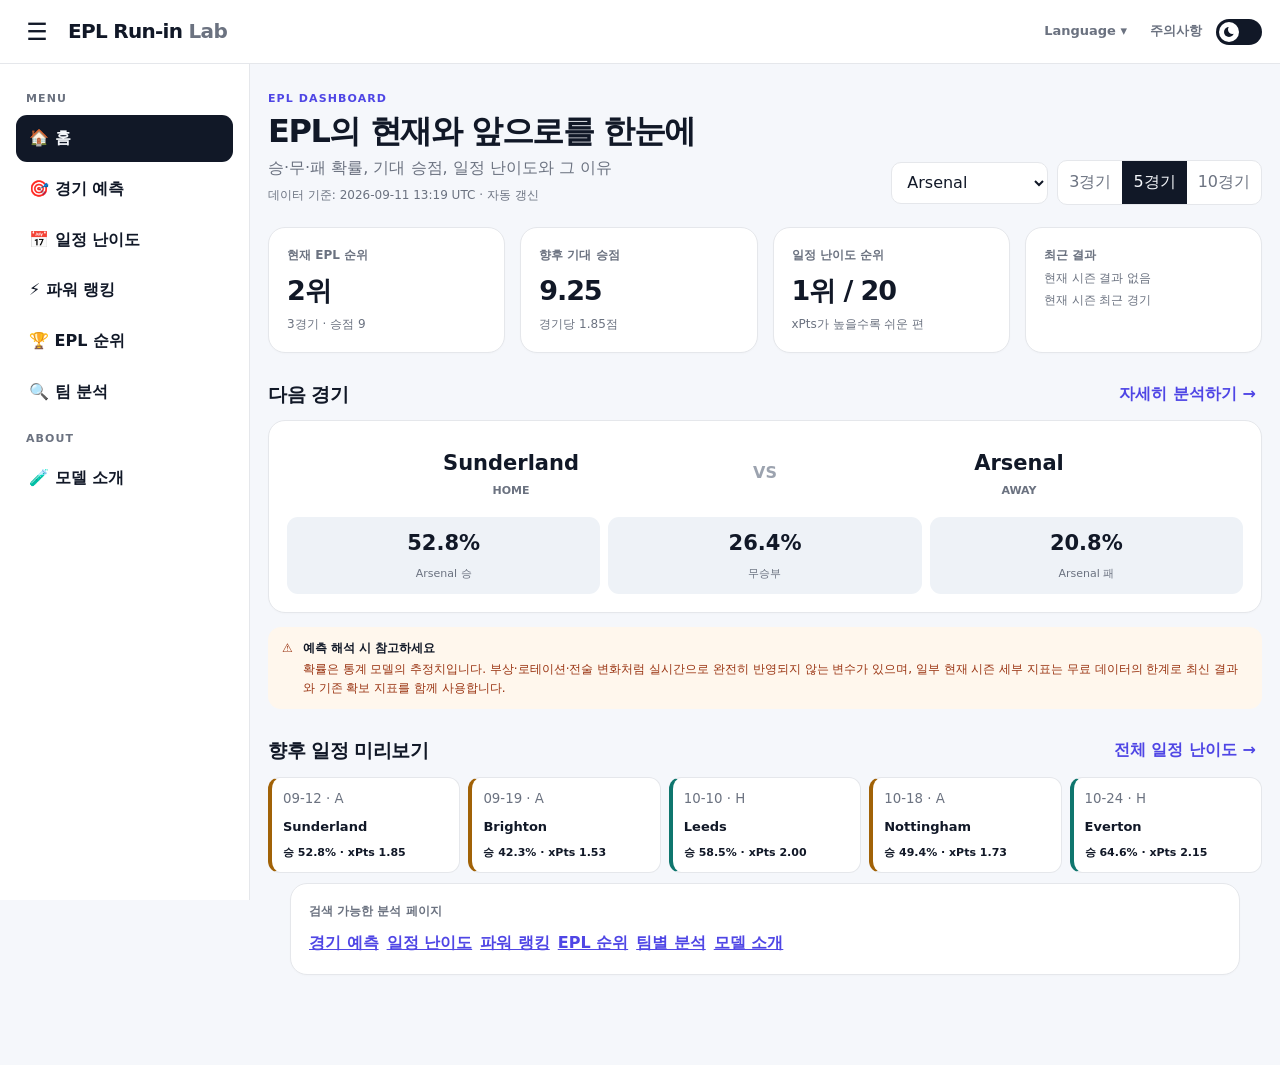
==== docs/index.html @ 0565a4fc "Update index.html" ====
<!doctype html>
<html lang="ko">
<head>
<!-- Google tag (gtag.js) -->
<script async src="https://www.googletagmanager.com/gtag/js?id=G-2MHM6WELBT"></script>
<script>
  window.dataLayer = window.dataLayer || [];
  function gtag(){dataLayer.push(arguments);}
  gtag('js', new Date());
  gtag('config', 'G-2MHM6WELBT');
</script>
<meta charset="utf-8" />
<meta name="viewport" content="width=device-width, initial-scale=1" />
<meta name="description" content="EPL 승·무·패 확률, 기대 승점, 일정 난이도, 파워 랭킹과 확률의 이유를 데이터로 분석합니다." />
<title>EPL 경기 예측·일정 난이도·파워 랭킹 | EPL Run-in Lab</title>
<link rel="canonical" href="https://epl-run-in-lab.github.io/epl-run-in-lab/">
<link rel="alternate" hreflang="ko" href="https://epl-run-in-lab.github.io/epl-run-in-lab/">
<link rel="alternate" hreflang="en" href="https://epl-run-in-lab.github.io/epl-run-in-lab/en/">
<link rel="alternate" hreflang="x-default" href="https://epl-run-in-lab.github.io/epl-run-in-lab/">
<meta property="og:type" content="website">
<meta property="og:title" content="EPL 경기 예측·일정 난이도·파워 랭킹 | EPL Run-in Lab">
<meta property="og:description" content="EPL 승·무·패 확률, 기대 승점, 향후 일정 난이도와 파워 랭킹을 데이터 모델로 분석합니다.">
<meta property="og:url" content="https://epl-run-in-lab.github.io/epl-run-in-lab/">
<meta name="twitter:card" content="summary">
<script type="application/ld+json">
{"@context":"https://schema.org","@graph":[
{"@type":"WebSite","@id":"https://epl-run-in-lab.github.io/epl-run-in-lab/#website","url":"https://epl-run-in-lab.github.io/epl-run-in-lab/","name":"EPL Run-in Lab","description":"EPL 경기 예측, 일정 난이도, 기대 승점과 파워 랭킹을 데이터로 분석합니다.","inLanguage":["ko","en"]},
{"@type":"WebPage","@id":"https://epl-run-in-lab.github.io/epl-run-in-lab/#webpage","url":"https://epl-run-in-lab.github.io/epl-run-in-lab/","name":"EPL 경기 예측·일정 난이도·파워 랭킹","isPartOf":{"@id":"https://epl-run-in-lab.github.io/epl-run-in-lab/#website"},"inLanguage":"ko-KR"}
]}
</script>
<style>
:root{
  --bg:#f5f7fb;--panel:#fff;--text:#111827;--muted:#6b7280;--line:#e5e7eb;--soft:#eef2f7;
  --accent:#111827;--good:#0f766e;--bad:#b91c1c;--warn:#a16207;--topbar:rgba(255,255,255,.92);
  --sidebar:#fff;--notice-bg:#fff7ed;--notice-text:#9a3412;--error-bg:#fef2f2;--error-text:#991b1b;
  --shadow:0 12px 30px rgba(17,24,39,.08)
}
body.dark{
  --bg:#0b1220;--panel:#111827;--text:#f3f4f6;--muted:#9ca3af;--line:#263244;--soft:#182235;
  --accent:#f9fafb;--good:#5eead4;--bad:#fca5a5;--warn:#fbbf24;--topbar:rgba(17,24,39,.93);
  --sidebar:#111827;--notice-bg:#2a1d0f;--notice-text:#fdba74;--error-bg:#32151a;--error-text:#fecaca;
  --shadow:0 12px 30px rgba(0,0,0,.28)
}
*{box-sizing:border-box}html{scroll-behavior:smooth}body{margin:0;background:var(--bg);color:var(--text);font-family:Inter,ui-sans-serif,system-ui,-apple-system,BlinkMacSystemFont,"Segoe UI","Noto Sans KR",sans-serif;line-height:1.55}
button,select{font:inherit}.topbar{position:sticky;top:0;z-index:40;height:64px;background:var(--topbar);backdrop-filter:blur(14px);border-bottom:1px solid var(--line);display:flex;align-items:center;gap:12px;padding:0 18px}.menu-btn{border:0;background:transparent;color:var(--text);font-size:24px;width:38px;height:38px;border-radius:10px;cursor:pointer}.menu-btn:hover{background:var(--soft)}.brand{font-weight:900;letter-spacing:-.035em;font-size:20px}.brand span{color:var(--muted)}.top-actions{margin-left:auto;display:flex;align-items:center;gap:5px}.notice-btn{border:0;background:transparent;color:var(--muted);font-size:13px;font-weight:800;height:32px;padding:0 9px;border-radius:9px;cursor:pointer}.notice-btn:hover{background:var(--soft);color:var(--text)}
.theme-toggle{width:46px;height:26px;border:0;border-radius:999px;background:#111827;padding:3px;display:inline-flex;align-items:center;justify-content:flex-start;cursor:pointer;transition:.2s}.switch-knob{width:20px;height:20px;border-radius:50%;background:#fff;display:flex;align-items:center;justify-content:center;transition:.2s}.moon{width:10px;height:10px;border-radius:50%;background:#111827;position:relative}.moon:after{content:"";position:absolute;width:9px;height:9px;border-radius:50%;background:#fff;left:4px;top:-2px}body.dark .theme-toggle{background:#e5e7eb;justify-content:flex-end}body.dark .switch-knob{background:#111827}body.dark .moon{background:#fbbf24}body.dark .moon:after{display:none}
.sidebar{position:fixed;left:0;top:64px;bottom:0;width:250px;background:var(--sidebar);border-right:1px solid var(--line);transform:translateX(-100%);transition:.22s;z-index:35;padding:16px}.sidebar.open{transform:translateX(0)}.overlay{display:none;position:fixed;inset:64px 0 0;background:rgba(0,0,0,.42);z-index:30}.overlay.show{display:block}.nav-label{font-size:11px;color:var(--muted);font-weight:900;text-transform:uppercase;letter-spacing:.1em;margin:10px 10px 8px}.nav-btn{width:100%;border:0;background:transparent;color:var(--text);text-align:left;padding:11px 13px;border-radius:11px;cursor:pointer;font-weight:750;margin-bottom:4px}.nav-btn:hover{background:var(--soft)}.nav-btn.active{background:var(--accent);color:var(--bg)}
.main{width:100%;padding:26px 18px 60px}.container{max-width:1180px;margin:0 auto}.page{display:none}.page.active{display:block}.hero{display:flex;align-items:flex-end;justify-content:space-between;gap:22px;margin-bottom:22px}.hero h1{font-size:32px;line-height:1.08;margin:0 0 7px;letter-spacing:-.045em}.hero p{margin:0;color:var(--muted)}.kicker{font-size:11px;font-weight:900;color:#4f46e5;text-transform:uppercase;letter-spacing:.1em;margin-bottom:7px}body.dark .kicker{color:#a5b4fc}.status{font-size:12px;color:var(--muted);margin-top:6px}.controls{display:flex;gap:9px;align-items:center;flex-wrap:wrap}select,.seg{border:1px solid var(--line);background:var(--panel);color:var(--text);border-radius:10px}select{padding:9px 11px;min-height:42px}.seg{display:flex;overflow:hidden}.seg button{border:0;background:transparent;color:var(--muted);padding:9px 11px;cursor:pointer}.seg button.active{background:var(--accent);color:var(--bg)}
.grid{display:grid;gap:15px}.grid-4{grid-template-columns:repeat(4,1fr)}.grid-3{grid-template-columns:repeat(3,1fr)}.grid-2{grid-template-columns:repeat(2,1fr)}.card{background:var(--panel);border:1px solid var(--line);border-radius:17px;padding:18px;box-shadow:0 1px 2px rgba(17,24,39,.02)}.metric-label{font-size:12px;color:var(--muted);font-weight:800}.metric-value{font-size:27px;font-weight:900;letter-spacing:-.04em;margin-top:5px}.metric-sub{font-size:12px;color:var(--muted);margin-top:4px}.section-head{display:flex;justify-content:space-between;align-items:center;gap:12px;margin:27px 0 11px}.section-head h2{font-size:19px;margin:0;letter-spacing:-.025em}.link-btn{border:0;background:transparent;color:#4f46e5;font-weight:850;cursor:pointer}body.dark .link-btn{color:#a5b4fc}
.match{display:grid;grid-template-columns:1fr auto 1fr;gap:18px;align-items:center;padding:8px 0 5px}.team-side{text-align:center}.team-name{font-size:21px;font-weight:900}.venue{font-size:11px;color:var(--muted);margin-top:2px;font-weight:800}.vs{color:#9ca3af;font-weight:900}.probs{display:grid;grid-template-columns:repeat(3,1fr);gap:8px;margin-top:13px}.prob{background:var(--soft);border-radius:11px;padding:10px;text-align:center}.prob strong{display:block;font-size:21px}.prob span{font-size:11px;color:var(--muted)}
.primary{border:0;background:var(--accent);color:var(--bg);border-radius:11px;padding:10px 13px;font-weight:850;cursor:pointer}.tablewrap{overflow:auto}table{width:100%;border-collapse:collapse;font-size:13px}th,td{padding:11px 9px;border-bottom:1px solid var(--line);white-space:nowrap;text-align:left}th{font-size:11px;color:var(--muted);font-weight:800}.ranknum{font-weight:900}.good{color:var(--good)}.bad{color:var(--bad)}
.fixture-strip{display:grid;grid-template-columns:repeat(5,1fr);gap:8px}.fx{border:1px solid var(--line);border-radius:12px;padding:11px;background:var(--panel)}.fx small{display:block;color:var(--muted);margin-bottom:5px}.fx strong{font-size:13px}.fx .chance{font-size:11px;font-weight:850;margin-top:5px}.easy{border-left:4px solid var(--good)}.medium{border-left:4px solid var(--warn)}.hard{border-left:4px solid var(--bad)}
.factor{display:flex;justify-content:space-between;gap:18px;padding:14px 0;border-bottom:1px solid var(--line)}.factor:last-child{border-bottom:0}.factor-title{font-weight:850}.factor p{margin:4px 0 0;color:var(--muted);font-size:13px;line-height:1.55}.impact{font-weight:900;white-space:nowrap}.legend{font-size:11px;color:var(--muted);margin-top:12px;line-height:1.6}.prior{margin-top:13px;background:var(--notice-bg);color:var(--notice-text);border-radius:11px;padding:12px;font-size:12px;line-height:1.55}
.power-help{font-size:13px;color:var(--muted);line-height:1.7}.power-row{display:grid;grid-template-columns:46px 1fr 90px 115px;align-items:center;gap:12px;padding:12px 0;border-bottom:1px solid var(--line)}.bar{height:7px;background:var(--soft);border-radius:999px;overflow:hidden;margin-top:5px}.bar i{display:block;height:100%;background:var(--accent);border-radius:999px}.power-head{display:grid;grid-template-columns:46px 1fr 90px 115px;gap:12px;padding-bottom:9px;border-bottom:1px solid var(--line);font-size:11px;color:var(--muted);font-weight:850}
.results{display:flex;gap:5px;flex-wrap:wrap}.result-pill{width:28px;height:28px;border-radius:50%;display:inline-flex;align-items:center;justify-content:center;font-size:11px;font-weight:900;background:var(--soft)}.result-pill.W{color:var(--good)}.result-pill.L{color:var(--bad)}.result-pill.D{color:var(--warn)}
.notice-banner{display:flex;gap:10px;align-items:flex-start;background:var(--notice-bg);color:var(--notice-text);border-radius:13px;padding:12px 14px;margin-top:14px;font-size:12px;line-height:1.55}.notice-banner strong{display:block;color:var(--text);margin-bottom:2px}.error{background:var(--error-bg);color:var(--error-text);padding:13px;border-radius:12px;margin-bottom:15px}.modal-backdrop{position:fixed;inset:0;background:rgba(0,0,0,.52);z-index:100;display:none;align-items:center;justify-content:center;padding:20px}.modal-backdrop.show{display:flex}.modal{width:min(570px,100%);background:var(--panel);border:1px solid var(--line);border-radius:18px;padding:21px;box-shadow:var(--shadow)}.modal-head{display:flex;justify-content:space-between;align-items:center}.modal-head h3{margin:0;font-size:19px}.modal-close{border:0;background:transparent;color:var(--text);font-size:22px;cursor:pointer}.modal p{color:var(--muted);font-size:13px;line-height:1.7}.warning-line{background:var(--notice-bg);color:var(--notice-text);border-radius:11px;padding:11px;font-size:12px;line-height:1.6}.method-list{display:grid;gap:10px}.method-item{padding:13px;border:1px solid var(--line);border-radius:12px}.method-item b{display:block;margin-bottom:4px}.method-item span{font-size:12px;color:var(--muted)}
@media(min-width:1100px){.sidebar.open~.main{margin-left:250px;width:calc(100% - 250px)}}
@media(max-width:900px){.grid-4,.grid-3,.grid-2{grid-template-columns:1fr 1fr}.fixture-strip{grid-template-columns:1fr 1fr}.hero{align-items:flex-start;flex-direction:column}.power-row,.power-head{grid-template-columns:38px 1fr 70px 95px}}
@media(max-width:620px){.main{padding:20px 12px 50px}.brand{font-size:18px}.grid-4,.grid-3,.grid-2{grid-template-columns:1fr}.match{grid-template-columns:1fr}.vs{display:none}.probs{gap:6px}.fixture-strip{grid-template-columns:1fr}.power-row,.power-head{grid-template-columns:34px 1fr 62px 82px;font-size:12px}.top-actions{gap:1px}.hero h1{font-size:28px}}
</style>
</head>
<body>
<header class="topbar">
  <button class="menu-btn" id="menuBtn" aria-label="메뉴 열기">☰</button>
  <div class="brand">EPL Run-in <span>Lab</span></div>
  <div class="top-actions">
    <div style="position:relative">
      <button class="notice-btn" id="langBtn" aria-label="언어 선택">Language ▾</button>
      <div id="langMenu" style="display:none;position:absolute;right:0;top:38px;min-width:138px;background:var(--panel);border:1px solid var(--line);border-radius:11px;padding:6px;box-shadow:0 14px 34px rgba(0,0,0,.15);z-index:80">
        <a href="./" data-lang="ko" style="display:block;padding:9px 10px;border-radius:8px;text-decoration:none;color:var(--text)">한국어</a>
        <a href="./en/" data-lang="en" style="display:block;padding:9px 10px;border-radius:8px;text-decoration:none;color:var(--text)">English</a>
      </div>
    </div>
    <button class="notice-btn" id="noticeBtn">주의사항</button>
    <button class="theme-toggle" id="themeToggle" aria-label="다크모드로 전환" title="다크모드로 전환"><span class="switch-knob"><span class="moon"></span></span></button>
  </div>
</header>
<div class="sidebar" id="sidebar">
  <div class="nav-label">Menu</div>
  <button class="nav-btn active" data-page="home">🏠 홈</button>
  <button class="nav-btn" data-page="prediction">🎯 경기 예측</button>
  <button class="nav-btn" data-page="schedule">📅 일정 난이도</button>
  <button class="nav-btn" data-page="power">⚡ 파워 랭킹</button>
  <button class="nav-btn" data-page="standings">🏆 EPL 순위</button>
  <button class="nav-btn" data-page="team">🔍 팀 분석</button>
  <div class="nav-label">About</div>
  <button class="nav-btn" data-page="model">🧪 모델 소개</button>
</div>
<div class="overlay" id="overlay"></div>
<main class="main"><div class="container">
<div id="error"></div>

<section class="page active" id="home">
  <div class="hero"><div><div class="kicker">EPL Dashboard</div><h1>EPL의 현재와 앞으로를 한눈에</h1><p>승·무·패 확률, 기대 승점, 일정 난이도와 그 이유</p><div class="status" id="status">데이터 불러오는 중…</div></div><div class="controls"><select class="team-select"></select><div class="seg horizon"><button data-h="3">3경기</button><button class="active" data-h="5">5경기</button><button data-h="10">10경기</button></div></div></div>
  <div class="grid grid-4">
    <div class="card"><div class="metric-label">현재 EPL 순위</div><div class="metric-value" id="homeRank">-</div><div class="metric-sub" id="homePoints">-</div></div>
    <div class="card"><div class="metric-label">향후 기대 승점</div><div class="metric-value" id="homeXPts">-</div><div class="metric-sub" id="homeXPPG">-</div></div>
    <div class="card"><div class="metric-label">일정 난이도 순위</div><div class="metric-value" id="homeScheduleRank">-</div><div class="metric-sub">xPts가 높을수록 쉬운 편</div></div>
    <div class="card"><div class="metric-label">최근 결과</div><div class="results" id="homeRecent">-</div><div class="metric-sub">현재 시즌 최근 경기</div></div>
  </div>
  <div class="section-head"><h2>다음 경기</h2><button class="link-btn" data-go="prediction">자세히 분석하기 →</button></div>
  <div class="card" id="homeNextMatch"></div>
  <div class="notice-banner"><div>⚠</div><div><strong>예측 해석 시 참고하세요</strong>확률은 통계 모델의 추정치입니다. 부상·로테이션·전술 변화처럼 실시간으로 완전히 반영되지 않는 변수가 있으며, 일부 현재 시즌 세부 지표는 무료 데이터의 한계로 최신 결과와 기존 확보 지표를 함께 사용합니다.</div></div>
  <div class="section-head"><h2>향후 일정 미리보기</h2><button class="link-btn" data-go="schedule">전체 일정 난이도 →</button></div>
  <div class="fixture-strip" id="homeFixtures"></div>
</section>

<section class="page" id="prediction">
  <div class="hero"><div><div class="kicker">Match Prediction</div><h1>경기 예측</h1><p>확률뿐 아니라 왜 그런 확률이 나왔는지도 설명합니다.</p></div><div class="controls"><select class="team-select"></select></div></div>
  <div id="predictionContent"></div>
</section>

<section class="page" id="schedule">
  <div class="hero"><div><div class="kicker">Fixture Difficulty</div><h1>일정 난이도</h1><p>향후 일정에서 기대할 수 있는 승점을 기준으로 20개 팀을 비교합니다.</p></div><div class="controls"><select class="team-select"></select><div class="seg horizon"><button data-h="3">3경기</button><button class="active" data-h="5">5경기</button><button data-h="10">10경기</button></div></div></div>
  <div class="grid grid-2"><div class="card"><h3 style="margin-top:0">일정 난이도 순위</h3><div class="tablewrap"><table><thead><tr><th>#</th><th>팀</th><th>xPts</th><th>xPPG</th></tr></thead><tbody id="scheduleTable"></tbody></table></div></div><div><div class="section-head" style="margin-top:0"><h2 id="scheduleTeamTitle">향후 일정</h2></div><div class="fixture-strip" id="scheduleFixtures" style="grid-template-columns:1fr"></div></div></div>
</section>

<section class="page" id="power">
  <div class="hero"><div><div class="kicker">Power Ranking</div><h1>파워 랭킹</h1><p>실제 순위가 아니라, 같은 조건에서 붙었을 때 모델이 어느 팀을 더 강하게 보는지 비교합니다.</p></div></div>
  <div class="card" style="margin-bottom:15px"><div class="metric-label">Power Score는 어떻게 계산하나요?</div><div style="font-size:18px;font-weight:900;margin-top:6px">리그 평균 수준의 가상 상대와 홈·원정에서 각각 붙는다고 가정합니다.</div><div class="power-help">현재 예측 모델이 각 팀의 기대 승점(xPts)을 계산한 뒤 홈·원정 값을 평균냅니다. 그 시점에서 가장 높은 팀을 100으로 두고 다른 팀을 상대적으로 환산한 값이 Power Score입니다. 최근 승점, 득점·실점, 슈팅·유효슈팅, 홈·원정 경기력이 같은 예측 모델을 통해 반영됩니다. 따라서 실제 승점이나 <b>현재 EPL 순위</b>와는 다른 지표입니다.</div></div>
  <div class="card"><div class="power-head"><span>파워</span><span>팀</span><span>점수</span><span>현재 EPL 순위</span></div><div id="powerRows"></div></div>
</section>

<section class="page" id="standings">
  <div class="hero"><div><div class="kicker">League Table</div><h1>EPL 순위</h1><p>현재 시즌 실제 경기 결과 기준 순위입니다.</p></div></div>
  <div class="card tablewrap"><table><thead><tr><th>#</th><th>팀</th><th>경기</th><th>승</th><th>무</th><th>패</th><th>득실</th><th>승점</th></tr></thead><tbody id="standingsTable"></tbody></table></div>
</section>

<section class="page" id="team">
  <div class="hero"><div><div class="kicker">Team Profile</div><h1 id="teamPageTitle">팀 분석</h1><p>현재 상태와 향후 일정을 한 페이지에서 봅니다.</p></div><div class="controls"><select class="team-select"></select></div></div>
  <div class="grid grid-4"><div class="card"><div class="metric-label">현재 EPL 순위</div><div class="metric-value" id="teamRank">-</div></div><div class="card"><div class="metric-label">현재 승점</div><div class="metric-value" id="teamPts">-</div></div><div class="card"><div class="metric-label">Power Score</div><div class="metric-value" id="teamPower">-</div><div class="metric-sub" id="teamPowerRank">-</div></div><div class="card"><div class="metric-label">향후 5경기 xPts</div><div class="metric-value" id="teamFutureXPts">-</div></div></div>
  <div class="section-head"><h2>모델이 보는 현재 경기력</h2></div><div class="grid grid-3" id="teamStats"></div>
  <div class="section-head"><h2>최근 결과</h2></div><div class="card"><div class="results" id="teamRecent"></div><div id="recentDetail" class="metric-sub" style="margin-top:10px"></div></div>
  <div class="section-head"><h2>향후 5경기</h2></div><div class="fixture-strip" id="teamFixtures"></div>
</section>

<section class="page" id="model">
  <div class="hero"><div><div class="kicker">Methodology</div><h1>모델 소개</h1><p>예측이 어떤 데이터를 보고, 왜 이런 확률을 만드는지 설명합니다.</p></div></div>
  <div class="grid grid-2"><div class="card"><h3>예측에 사용하는 정보</h3><div class="method-list"><div class="method-item"><b>최근 경기 흐름</b><span>승점, 득점, 실점을 최근 경기일수록 더 큰 비중으로 반영합니다.</span></div><div class="method-item"><b>공격 기회 창출</b><span>확보 가능한 슈팅과 유효슈팅 정보를 사용합니다.</span></div><div class="method-item"><b>홈·원정 경기력</b><span>전체 성적과 별도로 홈/원정 성적을 따로 계산합니다.</span></div></div></div><div class="card"><h3>확률의 이유는 어떻게 계산하나요?</h3><p class="power-help">각 요인을 리그 중립 수준으로 되돌린 뒤 모델을 다시 계산합니다. 이때 선택한 팀의 승리 확률이 얼마나 달라지는지를 %p로 보여줍니다. 요인 간 상호작용이 있으므로 각 효과를 단순히 더한 값이 최종 확률과 정확히 일치하지는 않습니다.</p><h3 style="margin-top:20px">승격팀은?</h3><p class="power-help">EPL 표본이 적은 초반에는 직전 Championship 시즌 기록을 과거 승격팀 사례로 보수적으로 변환한 초기 전력값을 함께 사용하고, EPL 경기가 쌓이면 첫 10경기 동안 점차 영향이 줄어듭니다.</p></div></div>
</section>
</div><section style="max-width:1180px;margin:10px auto 30px;padding:0 22px">
<div class="card">
  <div class="metric-label">검색 가능한 분석 페이지</div>
  <div style="display:flex;flex-wrap:wrap;gap:8px;margin-top:10px">
    <a class="link-btn" href="./predictions/">경기 예측</a>
    <a class="link-btn" href="./fixture-difficulty/">일정 난이도</a>
    <a class="link-btn" href="./power-ranking/">파워 랭킹</a>
    <a class="link-btn" href="./standings/">EPL 순위</a>
    <a class="link-btn" href="./teams/">팀별 분석</a>
    <a class="link-btn" href="./model/">모델 소개</a>
  </div>
</div>
</section></main>

<div class="modal-backdrop" id="noticeModal" aria-hidden="true"><div class="modal" role="dialog" aria-modal="true"><div class="modal-head"><h3>예측 데이터 주의사항</h3><button class="modal-close" id="noticeClose" aria-label="닫기">×</button></div><p>EPL Run-in Lab의 승·무·패 확률과 기대 승점은 과거 및 현재 경기 데이터를 이용한 통계 모델의 추정치입니다. 팀 전력, 부상, 퇴장, 로테이션, 전술 변화처럼 모델에 실시간으로 완전히 반영되지 않는 변수가 존재할 수 있습니다.</p><p>현재 시즌의 일부 세부 경기 지표는 무료 데이터 소스에서 즉시 제공되지 않을 수 있어 최신 결과 데이터와 기존에 확보된 지표가 함께 사용될 수 있습니다.</p><div class="warning-line">이 수치는 경기 결과를 보장하거나 베팅을 권유하기 위한 정보가 아니라 EPL 일정과 경기 흐름을 데이터 관점에서 비교하기 위한 참고 자료입니다.</div></div></div>

<script>
let D=null,H=5,selectedTeam='Arsenal';
const pct=x=>Number.isFinite(x)?(x*100).toFixed(1)+'%':'-';
const fmt=x=>Number.isFinite(x)?x.toFixed(2):'-';
const $=id=>document.getElementById(id);
function displayTeam(n){return n==="Nott'm Forest"||n==='Nottingham Forest'?'Nottingham':n}
function page(id){document.querySelectorAll('.page').forEach(p=>p.classList.toggle('active',p.id===id));document.querySelectorAll('.nav-btn').forEach(b=>b.classList.toggle('active',b.dataset.page===id));if(innerWidth<1100)setSidebar(false);scrollTo({top:0,behavior:'smooth'});renderAll()}
function setSidebar(v){$('sidebar').classList.toggle('open',v);$('overlay').classList.toggle('show',v&&innerWidth<1100)}
$('menuBtn').onclick=()=>setSidebar(!$('sidebar').classList.contains('open'));$('overlay').onclick=()=>setSidebar(false);if(innerWidth>=1100)setSidebar(true);
document.querySelectorAll('.nav-btn[data-page]').forEach(b=>b.onclick=()=>page(b.dataset.page));document.querySelectorAll('[data-go]').forEach(b=>b.onclick=()=>page(b.dataset.go));
const langBtn=$('langBtn'),langMenu=$('langMenu');langBtn.onclick=e=>{e.stopPropagation();langMenu.style.display=langMenu.style.display==='block'?'none':'block'};document.addEventListener('click',()=>langMenu.style.display='none');langMenu.onclick=e=>e.stopPropagation();document.querySelectorAll('[data-lang]').forEach(a=>a.addEventListener('click',()=>localStorage.setItem('runin-lang',a.dataset.lang)));
const themeToggle=$('themeToggle');if(localStorage.getItem('runin-theme')==='dark')document.body.classList.add('dark');function syncTheme(){const d=document.body.classList.contains('dark');themeToggle.title=d?'라이트모드로 전환':'다크모드로 전환';themeToggle.setAttribute('aria-label',themeToggle.title)}syncTheme();themeToggle.onclick=()=>{document.body.classList.toggle('dark');localStorage.setItem('runin-theme',document.body.classList.contains('dark')?'dark':'light');syncTheme()};
const shareBtn=$('shareBtn');if(shareBtn){shareBtn.onclick=async()=>{const data={title:document.title,text:'EPL 경기 예측·일정 난이도·파워 랭킹',url:location.href};if(navigator.share){try{await navigator.share(data);return}catch(e){}}try{await navigator.clipboard.writeText(location.href);shareBtn.textContent='복사됨';setTimeout(()=>shareBtn.textContent='공유',1300)}catch(e){}};}
function notice(v){$('noticeModal').classList.toggle('show',v);$('noticeModal').setAttribute('aria-hidden',v?'false':'true')}$('noticeBtn').onclick=()=>notice(true);$('noticeClose').onclick=()=>notice(false);$('noticeModal').onclick=e=>{if(e.target===$('noticeModal'))notice(false)};addEventListener('keydown',e=>{if(e.key==='Escape')notice(false)});
function syncControls(){document.querySelectorAll('.team-select').forEach(s=>{s.value=selectedTeam});document.querySelectorAll('.horizon button').forEach(b=>b.classList.toggle('active',+b.dataset.h===H))}
document.querySelectorAll('.horizon button').forEach(b=>b.onclick=()=>{H=+b.dataset.h;syncControls();renderAll()});document.querySelectorAll('.team-select').forEach(s=>s.onchange=()=>{selectedTeam=s.value;syncControls();renderAll()});
function standing(t){return (D?.standings||[]).find(x=>x.team===t)}function ranking(t,h=H){return (D?.rankings?.[String(h)]||[]).find(x=>x.team===t)}function profile(t){return D?.teamProfiles?.[t]||{}}function power(t){return (D?.powerRankings||[]).find(x=>x.team===t)}
function recentPills(arr){if(!arr?.length)return '<span class="metric-sub">현재 시즌 결과 없음</span>';return arr.map(r=>`<span class="result-pill ${r.result}" title="${r.date} ${displayTeam(r.opponent)} ${r.gf}-${r.ga}">${r.result}</span>`).join('')}
function fixtureClass(win){return win>=.58?'easy':win<.40?'hard':'medium'}
function fixtureCards(gs){if(!gs?.length)return '<div class="metric-sub">예정된 경기가 없습니다.</div>';return gs.map(g=>`<div class="fx ${fixtureClass(g.win)}"><small>${g.date.slice(5)} · ${g.venue}</small><strong>${displayTeam(g.opponent)}</strong><div class="chance">승 ${pct(g.win)} · xPts ${fmt(g.xpts)}</div></div>`).join('')}
function matchCard(g,t){if(!g)return '<div class="metric-sub">예정된 경기가 없습니다.</div>';const home=g.venue==='H'?t:g.opponent,away=g.venue==='H'?g.opponent:t;return `<div class="match"><div class="team-side"><div class="team-name">${displayTeam(home)}</div><div class="venue">HOME</div></div><div class="vs">VS</div><div class="team-side"><div class="team-name">${displayTeam(away)}</div><div class="venue">AWAY</div></div></div><div class="probs"><div class="prob"><strong>${pct(g.win)}</strong><span>${displayTeam(t)} 승</span></div><div class="prob"><strong>${pct(g.draw)}</strong><span>무승부</span></div><div class="prob"><strong>${pct(g.loss)}</strong><span>${displayTeam(t)} 패</span></div></div>`}
function renderHome(){const t=selectedTeam,st=standing(t),r=ranking(t),gs=(D.games?.[t]||[]).slice(0,H),p=profile(t);$('homeRank').textContent=st?st.rank+'위':'-';$('homePoints').textContent=st?`${st.played}경기 · 승점 ${st.points}`:'-';$('homeXPts').textContent=r?fmt(r.xpts):'-';$('homeXPPG').textContent=r?`경기당 ${fmt(r.xppg)}점`:'-';$('homeScheduleRank').textContent=r?`${r.rank}위 / ${(D.rankings?.[String(H)]||[]).length}`:'-';$('homeRecent').innerHTML=recentPills(p.recentResults);$('homeNextMatch').innerHTML=matchCard(gs[0],t);$('homeFixtures').innerHTML=fixtureCards(gs)}
function renderPrediction(){const t=selectedTeam,g=(D.games?.[t]||[])[0];if(!g){$('predictionContent').innerHTML='<div class="card">예정된 경기가 없습니다.</div>';return}const home=g.venue==='H'?t:g.opponent,away=g.venue==='H'?g.opponent:t;const factors=(g.details||[]).map(d=>`<div class="factor"><div><div class="factor-title">${d.title}</div><p>${d.body}</p></div><div class="impact ${d.favorable?'good':'bad'}">${d.impact>=0?'+':''}${Number(d.impact).toFixed(1)}%p</div></div>`).join('');$('predictionContent').innerHTML=`<div class="grid grid-2"><div class="card">${matchCard(g,t)}</div><div class="card"><div class="metric-label">모델 해석</div><div style="font-size:24px;font-weight:900;margin-top:7px">${displayTeam(t)} 승 ${pct(g.win)}</div><p class="power-help">${displayTeam(home)} vs ${displayTeam(away)}에서 모델이 계산한 선택 팀 기준 확률입니다. 아래에서 어떤 요소가 이 확률을 올리고 내렸는지 확인할 수 있습니다.</p></div></div><div class="section-head"><h2>왜 ${displayTeam(t)}의 승리 확률이 ${pct(g.win)}인가?</h2></div><div class="card">${factors||'<div class="metric-sub">설명 데이터가 없습니다.</div>'}${g.promotionNote?`<div class="prior"><b>승격팀 전력 보정</b><br>${g.promotionNote}</div>`:''}<div class="legend">각 %p는 해당 요인만 리그 중립 수준으로 바꿔 다시 계산했을 때 선택한 팀의 승리 확률이 얼마나 달라지는지를 뜻합니다. 여러 요인은 서로 영향을 주므로 단순 합산값과 최종 확률은 정확히 일치하지 않을 수 있습니다.</div></div>`}
function renderSchedule(){const rr=D.rankings?.[String(H)]||[];$('scheduleTable').innerHTML=rr.map(r=>`<tr><td class="ranknum">${r.rank}</td><td>${displayTeam(r.team)}</td><td>${fmt(r.xpts)}</td><td>${fmt(r.xppg)}</td></tr>`).join('');$('scheduleTeamTitle').textContent=`${displayTeam(selectedTeam)} 향후 ${H}경기`;$('scheduleFixtures').innerHTML=fixtureCards((D.games?.[selectedTeam]||[]).slice(0,H))}
function renderPower(){const rows=D.powerRankings||[];$('powerRows').innerHTML=rows.length?rows.map(r=>`<div class="power-row"><b>${r.rank}</b><div><b>${displayTeam(r.team)}</b><div class="bar"><i style="width:${Math.max(0,Math.min(100,r.score))}%"></i></div><div class="metric-sub">중립 상대 xPts ${Number(r.neutralXPPG).toFixed(2)}</div></div><strong>${Number(r.score).toFixed(1)}</strong><span>${r.currentEPLRank?r.currentEPLRank+'위':'-'}</span></div>`).join(''):'<div class="metric-sub" style="padding:14px 0">새 update_predictions.py로 자동 업데이트를 한 번 실행하면 파워 랭킹이 생성됩니다.</div>'}
function renderStandings(){$('standingsTable').innerHTML=(D.standings||[]).map(r=>`<tr><td class="ranknum">${r.rank}</td><td><b>${displayTeam(r.team)}</b></td><td>${r.played}</td><td>${r.won}</td><td>${r.drawn}</td><td>${r.lost}</td><td>${r.gd>0?'+':''}${r.gd}</td><td><b>${r.points}</b></td></tr>`).join('')}
function renderTeam(){const t=selectedTeam,st=standing(t),pr=power(t),pf=profile(t),r5=ranking(t,5),ms=pf.modelStats||{};$('teamPageTitle').textContent=displayTeam(t);$('teamRank').textContent=st?st.rank+'위':'-';$('teamPts').textContent=st?st.points:'-';$('teamPower').textContent=pr?Number(pr.score).toFixed(1):'-';$('teamPowerRank').textContent=pr?`파워 랭킹 ${pr.rank}위`:'자동 업데이트 후 표시';$('teamFutureXPts').textContent=r5?fmt(r5.xpts):'-';const stats=[['최근 가중 PPG',ms.ppg],['최근 가중 득점',ms.gf],['최근 가중 실점',ms.ga],['슈팅',ms.shots],['유효슈팅',ms.sot],['홈 / 원정 PPG',ms.homePPG!=null&&ms.awayPPG!=null?`${ms.homePPG.toFixed(2)} / ${ms.awayPPG.toFixed(2)}`:null]];$('teamStats').innerHTML=stats.map(([a,b])=>`<div class="card"><div class="metric-label">${a}</div><div class="metric-value">${b==null?'-':typeof b==='number'?b.toFixed(2):b}</div></div>`).join('');$('teamRecent').innerHTML=recentPills(pf.recentResults);$('recentDetail').textContent=(pf.recentResults||[]).map(r=>`${r.date.slice(5)} ${r.venue} ${displayTeam(r.opponent)} ${r.gf}-${r.ga}`).join(' · ');$('teamFixtures').innerHTML=fixtureCards((D.games?.[t]||[]).slice(0,5))}
function renderAll(){if(!D)return;syncControls();renderHome();renderPrediction();renderSchedule();renderPower();renderStandings();renderTeam()}
async function init(){try{const res=await fetch('./data/predictions.json?ts='+Date.now(),{cache:'no-store'});if(!res.ok)throw new Error('HTTP '+res.status);D=await res.json();const teams=Object.keys(D.games||{}).sort((a,b)=>displayTeam(a).localeCompare(displayTeam(b),'en'));document.querySelectorAll('.team-select').forEach(s=>{s.innerHTML=teams.map(t=>`<option value="${t}">${displayTeam(t)}</option>`).join('')});selectedTeam=teams.includes('Arsenal')?'Arsenal':teams[0];$('status').textContent='데이터 기준: '+(D.asOf||'알 수 없음')+' · 자동 갱신';$('error').innerHTML='';renderAll()}catch(e){$('status').textContent='데이터를 불러오지 못했습니다.';$('error').innerHTML='<div class="error">predictions.json을 불러올 수 없습니다. GitHub Pages 배포와 Actions 실행 상태를 확인하세요.</div>'}}
init();
</script>
</body>
</html>
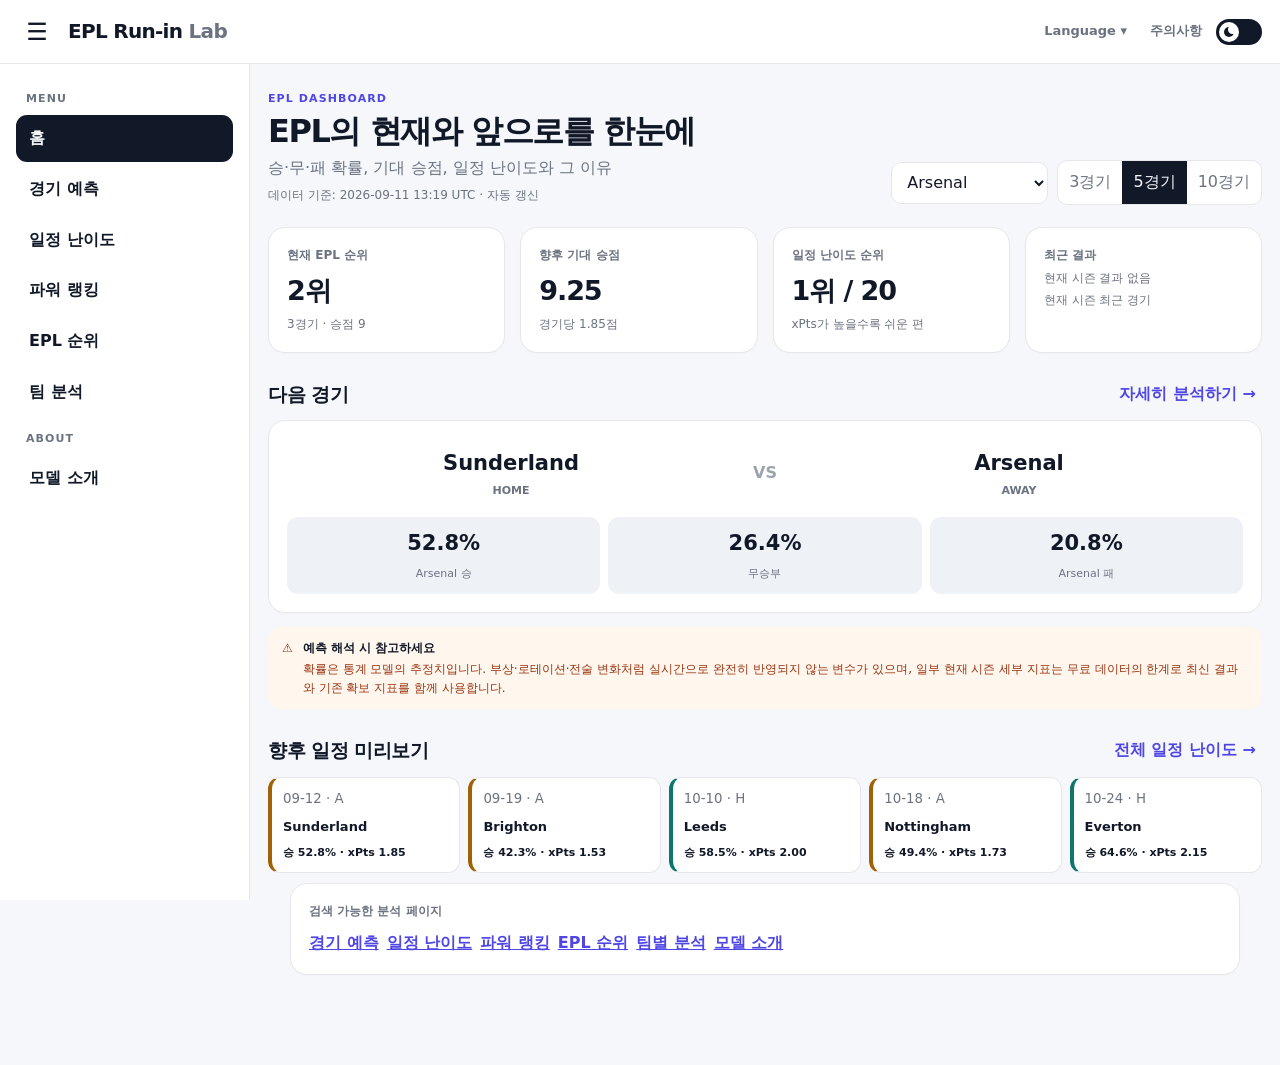
==== commit ad072c72: "Update index.html" ====
--- a/docs/index.html
+++ b/docs/index.html
@@ -77,14 +77,14 @@
 </header>
 <div class="sidebar" id="sidebar">
   <div class="nav-label">Menu</div>
-  <button class="nav-btn active" data-page="home">🏠 홈</button>
-  <button class="nav-btn" data-page="prediction">🎯 경기 예측</button>
-  <button class="nav-btn" data-page="schedule">📅 일정 난이도</button>
-  <button class="nav-btn" data-page="power">⚡ 파워 랭킹</button>
-  <button class="nav-btn" data-page="standings">🏆 EPL 순위</button>
-  <button class="nav-btn" data-page="team">🔍 팀 분석</button>
+  <button class="nav-btn active" data-page="home">홈</button>
+  <button class="nav-btn" data-page="prediction">경기 예측</button>
+  <button class="nav-btn" data-page="schedule">일정 난이도</button>
+  <button class="nav-btn" data-page="power">파워 랭킹</button>
+  <button class="nav-btn" data-page="standings">EPL 순위</button>
+  <button class="nav-btn" data-page="team">팀 분석</button>
   <div class="nav-label">About</div>
-  <button class="nav-btn" data-page="model">🧪 모델 소개</button>
+  <button class="nav-btn" data-page="model">모델 소개</button>
 </div>
 <div class="overlay" id="overlay"></div>
 <main class="main"><div class="container">
@@ -127,7 +127,7 @@
 </section>
 
 <section class="page" id="team">
-  <div class="hero"><div><div class="kicker">Team Profile</div><h1 id="teamPageTitle">팀 분석</h1><p>현재 상태와 향후 일정을 한 페이지에서 봅니다.</p></div><div class="controls"><select class="team-select"></select></div></div>
+  <div class="hero"><div><div class="kicker">Team Profile</div><h1 id="teamPageTitle">팀 분석</h1><p>현재 상태와 향후 일정을 한 페이지에서 봅니다.</p><a id="teamDetailLink" class="link-btn" href="./teams/arsenal/">상세 팀 페이지 →</a></div><div class="controls"><select class="team-select"></select></div></div>
   <div class="grid grid-4"><div class="card"><div class="metric-label">현재 EPL 순위</div><div class="metric-value" id="teamRank">-</div></div><div class="card"><div class="metric-label">현재 승점</div><div class="metric-value" id="teamPts">-</div></div><div class="card"><div class="metric-label">Power Score</div><div class="metric-value" id="teamPower">-</div><div class="metric-sub" id="teamPowerRank">-</div></div><div class="card"><div class="metric-label">향후 5경기 xPts</div><div class="metric-value" id="teamFutureXPts">-</div></div></div>
   <div class="section-head"><h2>모델이 보는 현재 경기력</h2></div><div class="grid grid-3" id="teamStats"></div>
   <div class="section-head"><h2>최근 결과</h2></div><div class="card"><div class="results" id="teamRecent"></div><div id="recentDetail" class="metric-sub" style="margin-top:10px"></div></div>
@@ -155,11 +155,12 @@
 <div class="modal-backdrop" id="noticeModal" aria-hidden="true"><div class="modal" role="dialog" aria-modal="true"><div class="modal-head"><h3>예측 데이터 주의사항</h3><button class="modal-close" id="noticeClose" aria-label="닫기">×</button></div><p>EPL Run-in Lab의 승·무·패 확률과 기대 승점은 과거 및 현재 경기 데이터를 이용한 통계 모델의 추정치입니다. 팀 전력, 부상, 퇴장, 로테이션, 전술 변화처럼 모델에 실시간으로 완전히 반영되지 않는 변수가 존재할 수 있습니다.</p><p>현재 시즌의 일부 세부 경기 지표는 무료 데이터 소스에서 즉시 제공되지 않을 수 있어 최신 결과 데이터와 기존에 확보된 지표가 함께 사용될 수 있습니다.</p><div class="warning-line">이 수치는 경기 결과를 보장하거나 베팅을 권유하기 위한 정보가 아니라 EPL 일정과 경기 흐름을 데이터 관점에서 비교하기 위한 참고 자료입니다.</div></div></div>
 
 <script>
-let D=null,H=5,selectedTeam='Arsenal';
+const qp=new URLSearchParams(location.search);let D=null,H=5,selectedTeam=qp.get('team')||'Arsenal';const initialPage=qp.get('page');
 const pct=x=>Number.isFinite(x)?(x*100).toFixed(1)+'%':'-';
 const fmt=x=>Number.isFinite(x)?x.toFixed(2):'-';
 const $=id=>document.getElementById(id);
 function displayTeam(n){return n==="Nott'm Forest"||n==='Nottingham Forest'?'Nottingham':n}
+function teamSlug(n){return String(n||'').toLowerCase().replace(/&/g,'and').replace(/[^a-z0-9]+/g,'-').replace(/^-|-$/g,'')}
 function page(id){document.querySelectorAll('.page').forEach(p=>p.classList.toggle('active',p.id===id));document.querySelectorAll('.nav-btn').forEach(b=>b.classList.toggle('active',b.dataset.page===id));if(innerWidth<1100)setSidebar(false);scrollTo({top:0,behavior:'smooth'});renderAll()}
 function setSidebar(v){$('sidebar').classList.toggle('open',v);$('overlay').classList.toggle('show',v&&innerWidth<1100)}
 $('menuBtn').onclick=()=>setSidebar(!$('sidebar').classList.contains('open'));$('overlay').onclick=()=>setSidebar(false);if(innerWidth>=1100)setSidebar(true);
@@ -180,9 +181,9 @@
 function renderSchedule(){const rr=D.rankings?.[String(H)]||[];$('scheduleTable').innerHTML=rr.map(r=>`<tr><td class="ranknum">${r.rank}</td><td>${displayTeam(r.team)}</td><td>${fmt(r.xpts)}</td><td>${fmt(r.xppg)}</td></tr>`).join('');$('scheduleTeamTitle').textContent=`${displayTeam(selectedTeam)} 향후 ${H}경기`;$('scheduleFixtures').innerHTML=fixtureCards((D.games?.[selectedTeam]||[]).slice(0,H))}
 function renderPower(){const rows=D.powerRankings||[];$('powerRows').innerHTML=rows.length?rows.map(r=>`<div class="power-row"><b>${r.rank}</b><div><b>${displayTeam(r.team)}</b><div class="bar"><i style="width:${Math.max(0,Math.min(100,r.score))}%"></i></div><div class="metric-sub">중립 상대 xPts ${Number(r.neutralXPPG).toFixed(2)}</div></div><strong>${Number(r.score).toFixed(1)}</strong><span>${r.currentEPLRank?r.currentEPLRank+'위':'-'}</span></div>`).join(''):'<div class="metric-sub" style="padding:14px 0">새 update_predictions.py로 자동 업데이트를 한 번 실행하면 파워 랭킹이 생성됩니다.</div>'}
 function renderStandings(){$('standingsTable').innerHTML=(D.standings||[]).map(r=>`<tr><td class="ranknum">${r.rank}</td><td><b>${displayTeam(r.team)}</b></td><td>${r.played}</td><td>${r.won}</td><td>${r.drawn}</td><td>${r.lost}</td><td>${r.gd>0?'+':''}${r.gd}</td><td><b>${r.points}</b></td></tr>`).join('')}
-function renderTeam(){const t=selectedTeam,st=standing(t),pr=power(t),pf=profile(t),r5=ranking(t,5),ms=pf.modelStats||{};$('teamPageTitle').textContent=displayTeam(t);$('teamRank').textContent=st?st.rank+'위':'-';$('teamPts').textContent=st?st.points:'-';$('teamPower').textContent=pr?Number(pr.score).toFixed(1):'-';$('teamPowerRank').textContent=pr?`파워 랭킹 ${pr.rank}위`:'자동 업데이트 후 표시';$('teamFutureXPts').textContent=r5?fmt(r5.xpts):'-';const stats=[['최근 가중 PPG',ms.ppg],['최근 가중 득점',ms.gf],['최근 가중 실점',ms.ga],['슈팅',ms.shots],['유효슈팅',ms.sot],['홈 / 원정 PPG',ms.homePPG!=null&&ms.awayPPG!=null?`${ms.homePPG.toFixed(2)} / ${ms.awayPPG.toFixed(2)}`:null]];$('teamStats').innerHTML=stats.map(([a,b])=>`<div class="card"><div class="metric-label">${a}</div><div class="metric-value">${b==null?'-':typeof b==='number'?b.toFixed(2):b}</div></div>`).join('');$('teamRecent').innerHTML=recentPills(pf.recentResults);$('recentDetail').textContent=(pf.recentResults||[]).map(r=>`${r.date.slice(5)} ${r.venue} ${displayTeam(r.opponent)} ${r.gf}-${r.ga}`).join(' · ');$('teamFixtures').innerHTML=fixtureCards((D.games?.[t]||[]).slice(0,5))}
+function renderTeam(){const t=selectedTeam,st=standing(t),pr=power(t),pf=profile(t),r5=ranking(t,5),ms=pf.modelStats||{};const dl=$('teamDetailLink');if(dl)dl.href='./teams/'+teamSlug(t)+'/';$('teamPageTitle').textContent=displayTeam(t);$('teamRank').textContent=st?st.rank+'위':'-';$('teamPts').textContent=st?st.points:'-';$('teamPower').textContent=pr?Number(pr.score).toFixed(1):'-';$('teamPowerRank').textContent=pr?`파워 랭킹 ${pr.rank}위`:'자동 업데이트 후 표시';$('teamFutureXPts').textContent=r5?fmt(r5.xpts):'-';const stats=[['최근 가중 PPG',ms.ppg],['최근 가중 득점',ms.gf],['최근 가중 실점',ms.ga],['슈팅',ms.shots],['유효슈팅',ms.sot],['홈 / 원정 PPG',ms.homePPG!=null&&ms.awayPPG!=null?`${ms.homePPG.toFixed(2)} / ${ms.awayPPG.toFixed(2)}`:null]];$('teamStats').innerHTML=stats.map(([a,b])=>`<div class="card"><div class="metric-label">${a}</div><div class="metric-value">${b==null?'-':typeof b==='number'?b.toFixed(2):b}</div></div>`).join('');$('teamRecent').innerHTML=recentPills(pf.recentResults);$('recentDetail').textContent=(pf.recentResults||[]).map(r=>`${r.date.slice(5)} ${r.venue} ${displayTeam(r.opponent)} ${r.gf}-${r.ga}`).join(' · ');$('teamFixtures').innerHTML=fixtureCards((D.games?.[t]||[]).slice(0,5))}
 function renderAll(){if(!D)return;syncControls();renderHome();renderPrediction();renderSchedule();renderPower();renderStandings();renderTeam()}
-async function init(){try{const res=await fetch('./data/predictions.json?ts='+Date.now(),{cache:'no-store'});if(!res.ok)throw new Error('HTTP '+res.status);D=await res.json();const teams=Object.keys(D.games||{}).sort((a,b)=>displayTeam(a).localeCompare(displayTeam(b),'en'));document.querySelectorAll('.team-select').forEach(s=>{s.innerHTML=teams.map(t=>`<option value="${t}">${displayTeam(t)}</option>`).join('')});selectedTeam=teams.includes('Arsenal')?'Arsenal':teams[0];$('status').textContent='데이터 기준: '+(D.asOf||'알 수 없음')+' · 자동 갱신';$('error').innerHTML='';renderAll()}catch(e){$('status').textContent='데이터를 불러오지 못했습니다.';$('error').innerHTML='<div class="error">predictions.json을 불러올 수 없습니다. GitHub Pages 배포와 Actions 실행 상태를 확인하세요.</div>'}}
+async function init(){try{const res=await fetch('./data/predictions.json?ts='+Date.now(),{cache:'no-store'});if(!res.ok)throw new Error('HTTP '+res.status);D=await res.json();const teams=Object.keys(D.games||{}).sort((a,b)=>displayTeam(a).localeCompare(displayTeam(b),'en'));document.querySelectorAll('.team-select').forEach(s=>{s.innerHTML=teams.map(t=>`<option value="${t}">${displayTeam(t)}</option>`).join('')});selectedTeam=teams.includes(selectedTeam)?selectedTeam:(teams.includes('Arsenal')?'Arsenal':teams[0]);$('status').textContent='데이터 기준: '+(D.asOf||'알 수 없음')+' · 자동 갱신';$('error').innerHTML='';renderAll();if(['home','prediction','schedule','power','standings','team','model'].includes(initialPage))page(initialPage)}catch(e){$('status').textContent='데이터를 불러오지 못했습니다.';$('error').innerHTML='<div class="error">predictions.json을 불러올 수 없습니다. GitHub Pages 배포와 Actions 실행 상태를 확인하세요.</div>'}}
 init();
 </script>
 </body>
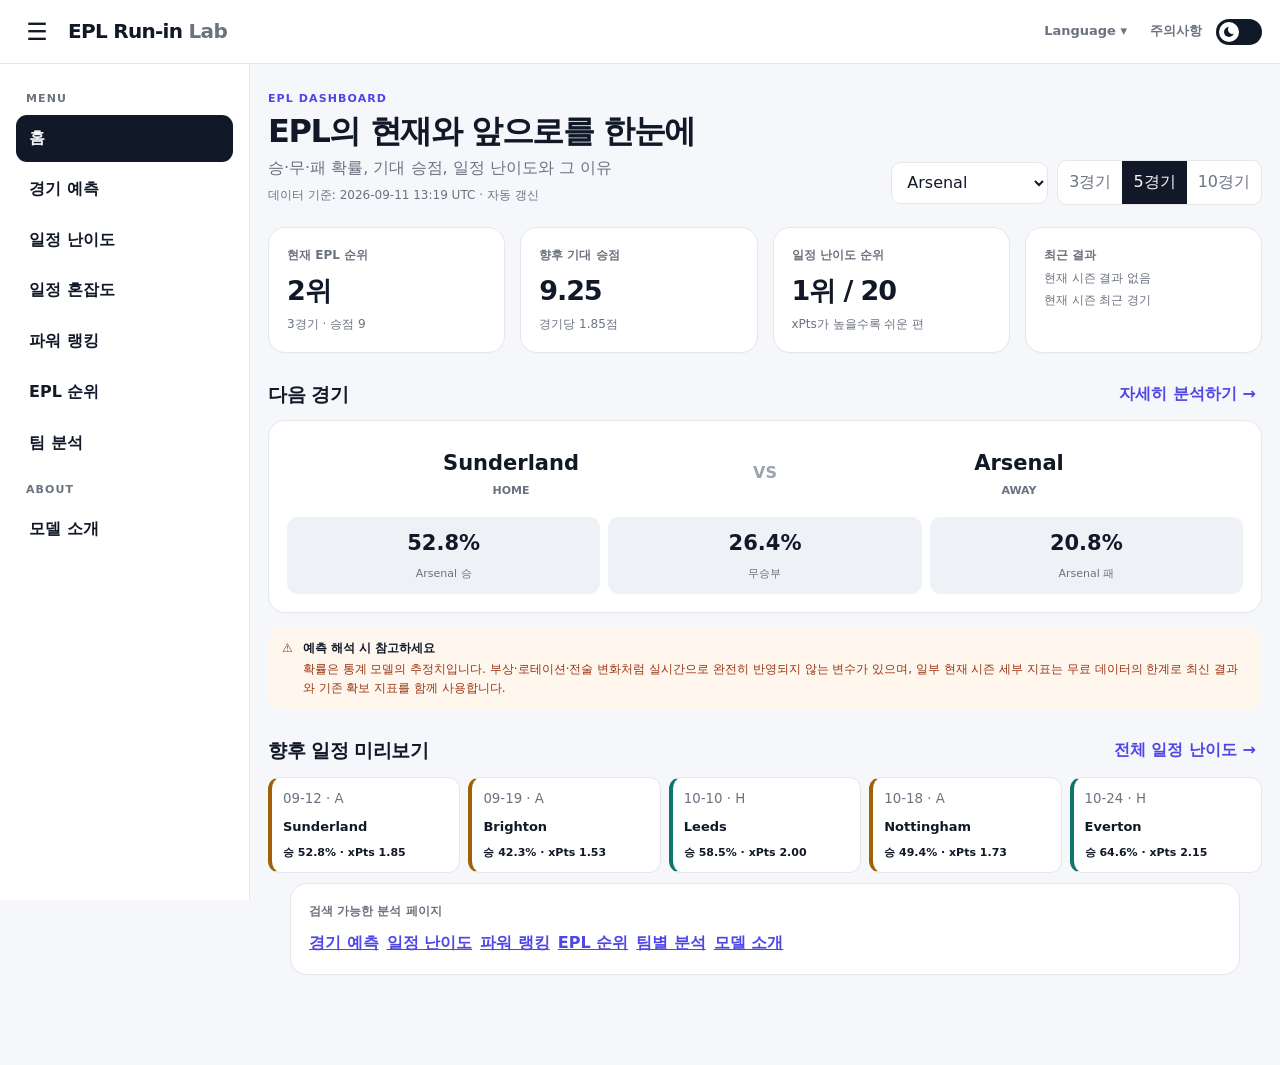
==== commit 556e5aff: "ui: connect congestion page to established dashboard sidebar and fixture difficulty section" ====
--- a/docs/index.html
+++ b/docs/index.html
@@ -80,6 +80,7 @@
   <button class="nav-btn active" data-page="home">홈</button>
   <button class="nav-btn" data-page="prediction">경기 예측</button>
   <button class="nav-btn" data-page="schedule">일정 난이도</button>
+  <a class="nav-btn" href="./congestion.html" style="display:block;text-decoration:none;color:var(--text)">일정 혼잡도</a>
   <button class="nav-btn" data-page="power">파워 랭킹</button>
   <button class="nav-btn" data-page="standings">EPL 순위</button>
   <button class="nav-btn" data-page="team">팀 분석</button>
@@ -111,7 +112,7 @@
 </section>
 
 <section class="page" id="schedule">
-  <div class="hero"><div><div class="kicker">Fixture Difficulty</div><h1>일정 난이도</h1><p>향후 일정에서 기대할 수 있는 승점을 기준으로 20개 팀을 비교합니다.</p></div><div class="controls"><select class="team-select"></select><div class="seg horizon"><button data-h="3">3경기</button><button class="active" data-h="5">5경기</button><button data-h="10">10경기</button></div></div></div>
+  <div class="hero"><div><div class="kicker">Fixture Difficulty</div><h1>일정 난이도</h1><p>향후 일정에서 기대할 수 있는 승점을 기준으로 20개 팀을 비교합니다.</p><p><a href="./congestion.html" style="color:var(--text)">컵대회 포함 일정 혼잡도 확인 →</a></p></div><div class="controls"><select class="team-select"></select><div class="seg horizon"><button data-h="3">3경기</button><button class="active" data-h="5">5경기</button><button data-h="10">10경기</button></div></div></div>
   <div class="grid grid-2"><div class="card"><h3 style="margin-top:0">일정 난이도 순위</h3><div class="tablewrap"><table><thead><tr><th>#</th><th>팀</th><th>xPts</th><th>xPPG</th></tr></thead><tbody id="scheduleTable"></tbody></table></div></div><div><div class="section-head" style="margin-top:0"><h2 id="scheduleTeamTitle">향후 일정</h2></div><div class="fixture-strip" id="scheduleFixtures" style="grid-template-columns:1fr"></div></div></div>
 </section>
 
@@ -172,7 +173,7 @@
 function syncControls(){document.querySelectorAll('.team-select').forEach(s=>{s.value=selectedTeam});document.querySelectorAll('.horizon button').forEach(b=>b.classList.toggle('active',+b.dataset.h===H))}
 document.querySelectorAll('.horizon button').forEach(b=>b.onclick=()=>{H=+b.dataset.h;syncControls();renderAll()});document.querySelectorAll('.team-select').forEach(s=>s.onchange=()=>{selectedTeam=s.value;syncControls();renderAll()});
 function standing(t){return (D?.standings||[]).find(x=>x.team===t)}function ranking(t,h=H){return (D?.rankings?.[String(h)]||[]).find(x=>x.team===t)}function profile(t){return D?.teamProfiles?.[t]||{}}function power(t){return (D?.powerRankings||[]).find(x=>x.team===t)}
-function recentPills(arr){if(!arr?.length)return '<span class="metric-sub">현재 시즌 결과 없음</span>';return arr.map(r=>`<span class="result-pill ${r.result}" title="${r.date} ${displayTeam(r.opponent)} ${r.gf}-${r.ga}">${r.result}</span>`).join('')}
+function recentPills(arr){if(!arr?.length)return '<span class="metric-sub">현재 시즌 결과 없음</span>';return arr.map(r=>{const pill=`<span class="result-pill ${r.result}" title="${r.date} ${displayTeam(r.opponent)} ${r.gf}-${r.ga}${r.reportUrl?' · 경기 상세 보기':''}">${r.result}</span>`;return r.reportUrl?`<a href="${r.reportUrl}" aria-label="${r.date} ${displayTeam(r.opponent)} 경기 상세" style="text-decoration:none">${pill}</a>`:pill}).join('')}
 function fixtureClass(win){return win>=.58?'easy':win<.40?'hard':'medium'}
 function fixtureCards(gs){if(!gs?.length)return '<div class="metric-sub">예정된 경기가 없습니다.</div>';return gs.map(g=>`<div class="fx ${fixtureClass(g.win)}"><small>${g.date.slice(5)} · ${g.venue}</small><strong>${displayTeam(g.opponent)}</strong><div class="chance">승 ${pct(g.win)} · xPts ${fmt(g.xpts)}</div></div>`).join('')}
 function matchCard(g,t){if(!g)return '<div class="metric-sub">예정된 경기가 없습니다.</div>';const home=g.venue==='H'?t:g.opponent,away=g.venue==='H'?g.opponent:t;return `<div class="match"><div class="team-side"><div class="team-name">${displayTeam(home)}</div><div class="venue">HOME</div></div><div class="vs">VS</div><div class="team-side"><div class="team-name">${displayTeam(away)}</div><div class="venue">AWAY</div></div></div><div class="probs"><div class="prob"><strong>${pct(g.win)}</strong><span>${displayTeam(t)} 승</span></div><div class="prob"><strong>${pct(g.draw)}</strong><span>무승부</span></div><div class="prob"><strong>${pct(g.loss)}</strong><span>${displayTeam(t)} 패</span></div></div>`}
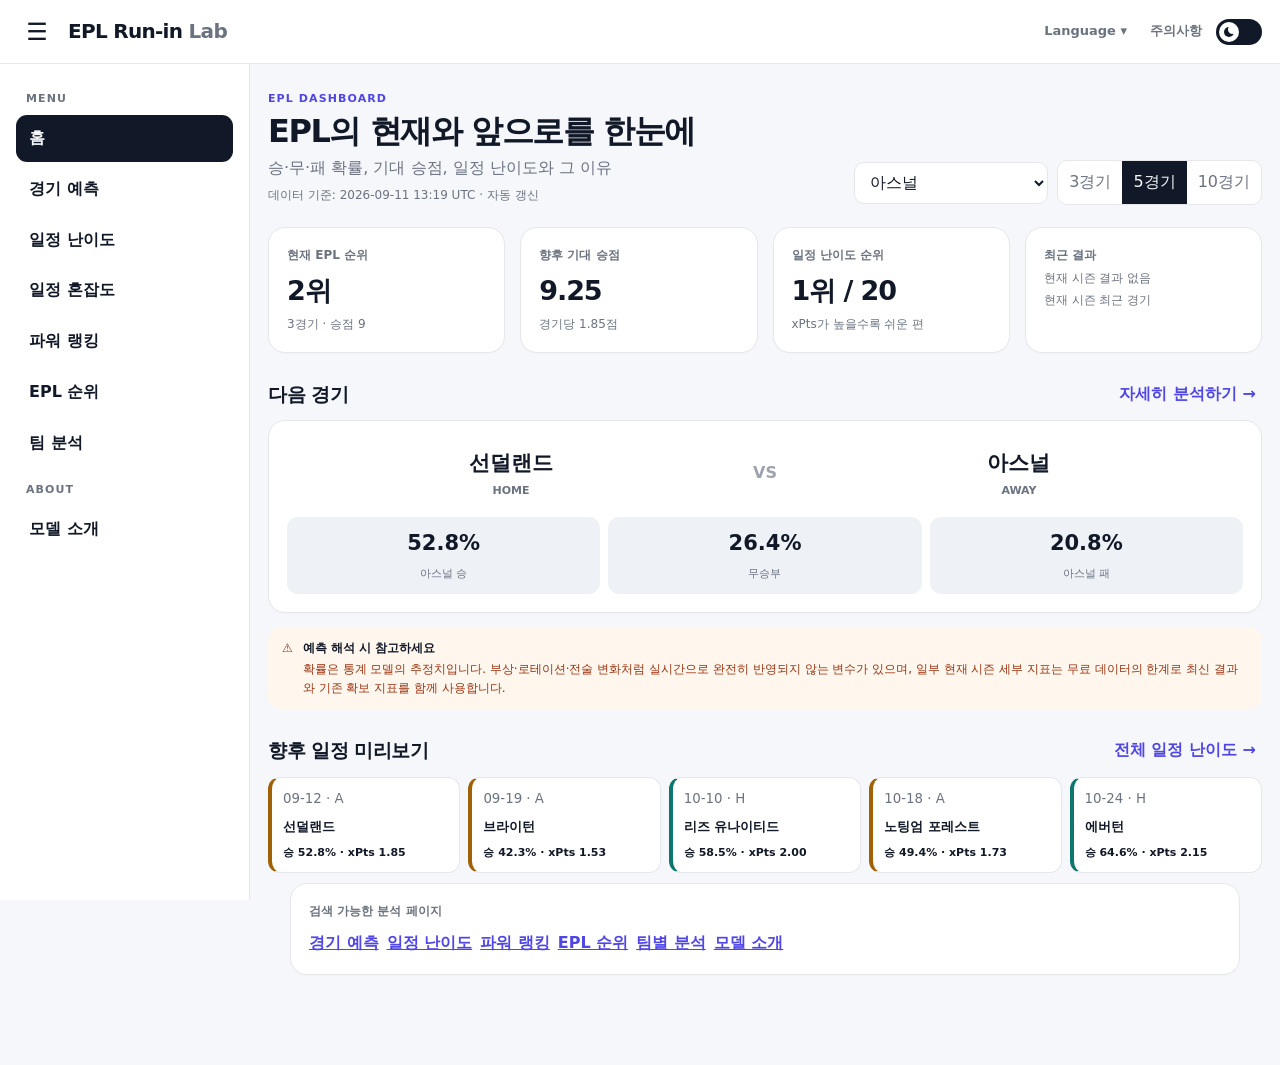
==== commit 267cb7e3: "i18n: show Korean team names consistently across Korean EPL dashboard UI" ====
--- a/docs/index.html
+++ b/docs/index.html
@@ -160,7 +160,8 @@
 const pct=x=>Number.isFinite(x)?(x*100).toFixed(1)+'%':'-';
 const fmt=x=>Number.isFinite(x)?x.toFixed(2):'-';
 const $=id=>document.getElementById(id);
-function displayTeam(n){return n==="Nott'm Forest"||n==='Nottingham Forest'?'Nottingham':n}
+const TEAM_KO={"Arsenal":"아스널","Aston Villa":"애스턴 빌라","Bournemouth":"본머스","Brentford":"브렌트퍼드","Brighton":"브라이턴","Chelsea":"첼시","Coventry":"코번트리 시티","Coventry City":"코번트리 시티","Crystal Palace":"크리스털 팰리스","Everton":"에버턴","Fulham":"풀럼","Hull":"헐 시티","Ipswich":"입스위치 타운","Leeds":"리즈 유나이티드","Liverpool":"리버풀","Man City":"맨체스터 시티","Man United":"맨체스터 유나이티드","Newcastle":"뉴캐슬 유나이티드","Nottingham":"노팅엄 포레스트","Nott'm Forest":"노팅엄 포레스트","Nottingham Forest":"노팅엄 포레스트","Sunderland":"선덜랜드","Tottenham":"토트넘 홋스퍼"};
+function displayTeam(n){return TEAM_KO[n]||n}
 function teamSlug(n){return String(n||'').toLowerCase().replace(/&/g,'and').replace(/[^a-z0-9]+/g,'-').replace(/^-|-$/g,'')}
 function page(id){document.querySelectorAll('.page').forEach(p=>p.classList.toggle('active',p.id===id));document.querySelectorAll('.nav-btn').forEach(b=>b.classList.toggle('active',b.dataset.page===id));if(innerWidth<1100)setSidebar(false);scrollTo({top:0,behavior:'smooth'});renderAll()}
 function setSidebar(v){$('sidebar').classList.toggle('open',v);$('overlay').classList.toggle('show',v&&innerWidth<1100)}
@@ -184,7 +185,7 @@
 function renderStandings(){$('standingsTable').innerHTML=(D.standings||[]).map(r=>`<tr><td class="ranknum">${r.rank}</td><td><b>${displayTeam(r.team)}</b></td><td>${r.played}</td><td>${r.won}</td><td>${r.drawn}</td><td>${r.lost}</td><td>${r.gd>0?'+':''}${r.gd}</td><td><b>${r.points}</b></td></tr>`).join('')}
 function renderTeam(){const t=selectedTeam,st=standing(t),pr=power(t),pf=profile(t),r5=ranking(t,5),ms=pf.modelStats||{};const dl=$('teamDetailLink');if(dl)dl.href='./teams/'+teamSlug(t)+'/';$('teamPageTitle').textContent=displayTeam(t);$('teamRank').textContent=st?st.rank+'위':'-';$('teamPts').textContent=st?st.points:'-';$('teamPower').textContent=pr?Number(pr.score).toFixed(1):'-';$('teamPowerRank').textContent=pr?`파워 랭킹 ${pr.rank}위`:'자동 업데이트 후 표시';$('teamFutureXPts').textContent=r5?fmt(r5.xpts):'-';const stats=[['최근 가중 PPG',ms.ppg],['최근 가중 득점',ms.gf],['최근 가중 실점',ms.ga],['슈팅',ms.shots],['유효슈팅',ms.sot],['홈 / 원정 PPG',ms.homePPG!=null&&ms.awayPPG!=null?`${ms.homePPG.toFixed(2)} / ${ms.awayPPG.toFixed(2)}`:null]];$('teamStats').innerHTML=stats.map(([a,b])=>`<div class="card"><div class="metric-label">${a}</div><div class="metric-value">${b==null?'-':typeof b==='number'?b.toFixed(2):b}</div></div>`).join('');$('teamRecent').innerHTML=recentPills(pf.recentResults);$('recentDetail').textContent=(pf.recentResults||[]).map(r=>`${r.date.slice(5)} ${r.venue} ${displayTeam(r.opponent)} ${r.gf}-${r.ga}`).join(' · ');$('teamFixtures').innerHTML=fixtureCards((D.games?.[t]||[]).slice(0,5))}
 function renderAll(){if(!D)return;syncControls();renderHome();renderPrediction();renderSchedule();renderPower();renderStandings();renderTeam()}
-async function init(){try{const res=await fetch('./data/predictions.json?ts='+Date.now(),{cache:'no-store'});if(!res.ok)throw new Error('HTTP '+res.status);D=await res.json();const teams=Object.keys(D.games||{}).sort((a,b)=>displayTeam(a).localeCompare(displayTeam(b),'en'));document.querySelectorAll('.team-select').forEach(s=>{s.innerHTML=teams.map(t=>`<option value="${t}">${displayTeam(t)}</option>`).join('')});selectedTeam=teams.includes(selectedTeam)?selectedTeam:(teams.includes('Arsenal')?'Arsenal':teams[0]);$('status').textContent='데이터 기준: '+(D.asOf||'알 수 없음')+' · 자동 갱신';$('error').innerHTML='';renderAll();if(['home','prediction','schedule','power','standings','team','model'].includes(initialPage))page(initialPage)}catch(e){$('status').textContent='데이터를 불러오지 못했습니다.';$('error').innerHTML='<div class="error">predictions.json을 불러올 수 없습니다. GitHub Pages 배포와 Actions 실행 상태를 확인하세요.</div>'}}
+async function init(){try{const res=await fetch('./data/predictions.json?ts='+Date.now(),{cache:'no-store'});if(!res.ok)throw new Error('HTTP '+res.status);D=await res.json();const teams=Object.keys(D.games||{}).sort((a,b)=>displayTeam(a).localeCompare(displayTeam(b),'ko'));document.querySelectorAll('.team-select').forEach(s=>{s.innerHTML=teams.map(t=>`<option value="${t}">${displayTeam(t)}</option>`).join('')});selectedTeam=teams.includes(selectedTeam)?selectedTeam:(teams.includes('Arsenal')?'Arsenal':teams[0]);$('status').textContent='데이터 기준: '+(D.asOf||'알 수 없음')+' · 자동 갱신';$('error').innerHTML='';renderAll();if(['home','prediction','schedule','power','standings','team','model'].includes(initialPage))page(initialPage)}catch(e){$('status').textContent='데이터를 불러오지 못했습니다.';$('error').innerHTML='<div class="error">predictions.json을 불러올 수 없습니다. GitHub Pages 배포와 Actions 실행 상태를 확인하세요.</div>'}}
 init();
 </script>
 </body>
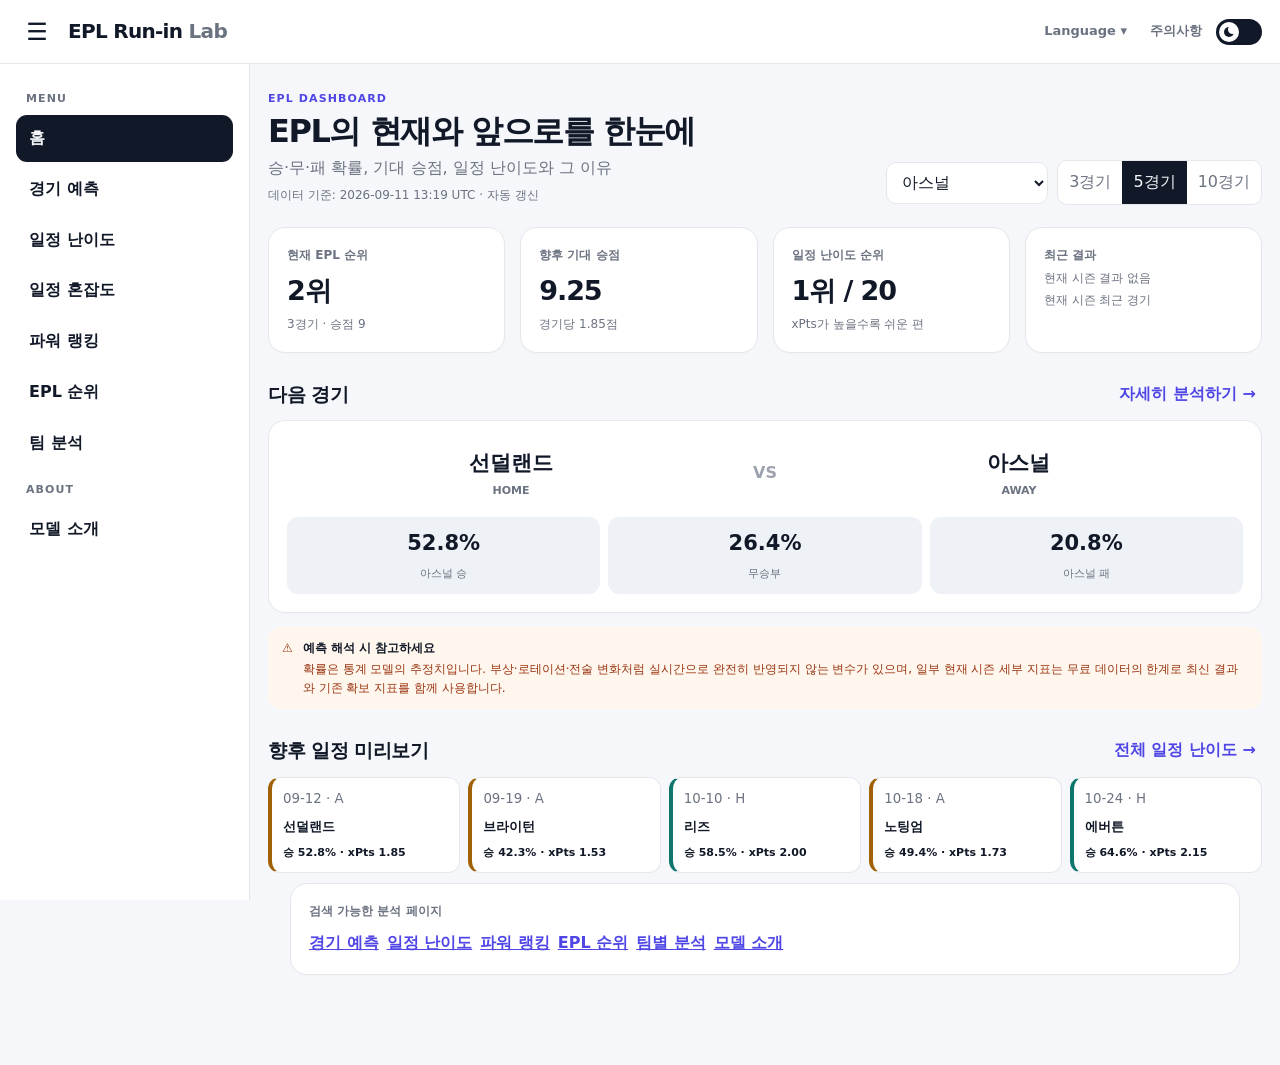
==== commit a237bf9e: "ui: use familiar compact Korean team names in docs/index.html" ====
--- a/docs/index.html
+++ b/docs/index.html
@@ -160,7 +160,7 @@
 const pct=x=>Number.isFinite(x)?(x*100).toFixed(1)+'%':'-';
 const fmt=x=>Number.isFinite(x)?x.toFixed(2):'-';
 const $=id=>document.getElementById(id);
-const TEAM_KO={"Arsenal":"아스널","Aston Villa":"애스턴 빌라","Bournemouth":"본머스","Brentford":"브렌트퍼드","Brighton":"브라이턴","Chelsea":"첼시","Coventry":"코번트리 시티","Coventry City":"코번트리 시티","Crystal Palace":"크리스털 팰리스","Everton":"에버턴","Fulham":"풀럼","Hull":"헐 시티","Ipswich":"입스위치 타운","Leeds":"리즈 유나이티드","Liverpool":"리버풀","Man City":"맨체스터 시티","Man United":"맨체스터 유나이티드","Newcastle":"뉴캐슬 유나이티드","Nottingham":"노팅엄 포레스트","Nott'm Forest":"노팅엄 포레스트","Nottingham Forest":"노팅엄 포레스트","Sunderland":"선덜랜드","Tottenham":"토트넘 홋스퍼"};
+const TEAM_KO={"Arsenal":"아스널","Aston Villa":"애스턴 빌라","Bournemouth":"본머스","Brentford":"브렌트퍼드","Brighton":"브라이턴","Chelsea":"첼시","Coventry":"코번트리","Coventry City":"코번트리","Crystal Palace":"크리스털 팰리스","Everton":"에버튼","Fulham":"풀럼","Hull":"헐 시티","Ipswich":"입스위치","Leeds":"리즈","Liverpool":"리버풀","Man City":"맨시티","Man United":"맨유","Newcastle":"뉴캐슬","Nottingham":"노팅엄","Nott'm Forest":"노팅엄","Nottingham Forest":"노팅엄","Sunderland":"선덜랜드","Tottenham":"토트넘"};
 function displayTeam(n){return TEAM_KO[n]||n}
 function teamSlug(n){return String(n||'').toLowerCase().replace(/&/g,'and').replace(/[^a-z0-9]+/g,'-').replace(/^-|-$/g,'')}
 function page(id){document.querySelectorAll('.page').forEach(p=>p.classList.toggle('active',p.id===id));document.querySelectorAll('.nav-btn').forEach(b=>b.classList.toggle('active',b.dataset.page===id));if(innerWidth<1100)setSidebar(false);scrollTo({top:0,behavior:'smooth'});renderAll()}
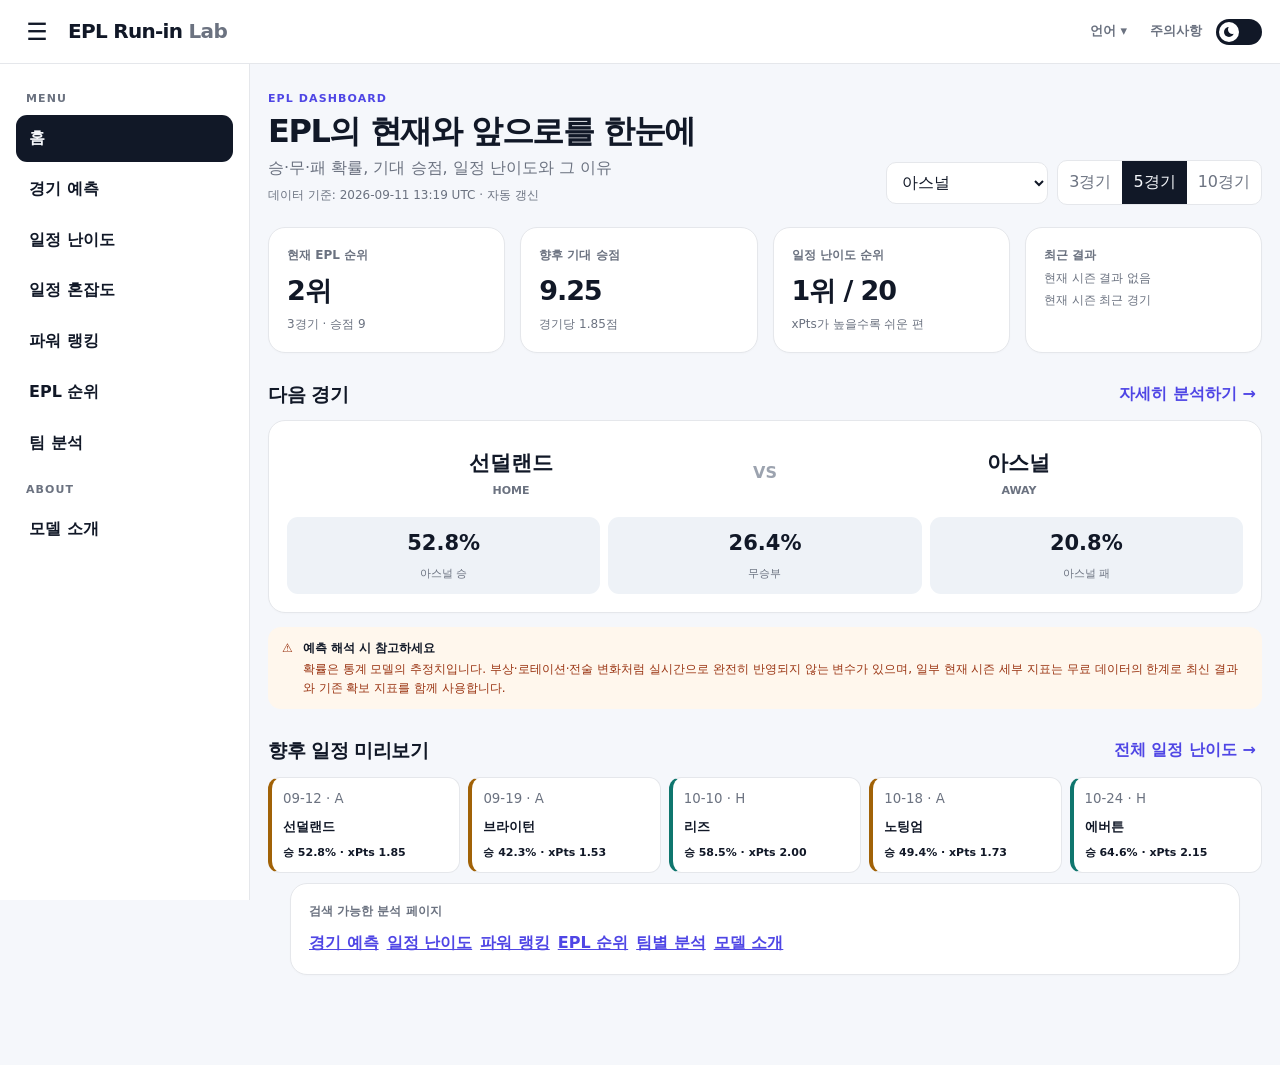
==== commit 37ee37ea: "ui: label Korean homepage language selector and show bilingual language choices" ====
--- a/docs/index.html
+++ b/docs/index.html
@@ -65,10 +65,10 @@
   <div class="brand">EPL Run-in <span>Lab</span></div>
   <div class="top-actions">
     <div style="position:relative">
-      <button class="notice-btn" id="langBtn" aria-label="언어 선택">Language ▾</button>
+      <button class="notice-btn" id="langBtn" aria-label="언어 선택" aria-expanded="false" aria-controls="langMenu" aria-haspopup="true">언어 ▾</button>
       <div id="langMenu" style="display:none;position:absolute;right:0;top:38px;min-width:138px;background:var(--panel);border:1px solid var(--line);border-radius:11px;padding:6px;box-shadow:0 14px 34px rgba(0,0,0,.15);z-index:80">
-        <a href="./" data-lang="ko" style="display:block;padding:9px 10px;border-radius:8px;text-decoration:none;color:var(--text)">한국어</a>
-        <a href="./en/" data-lang="en" style="display:block;padding:9px 10px;border-radius:8px;text-decoration:none;color:var(--text)">English</a>
+        <a href="./" data-lang="ko" style="display:block;padding:9px 10px;border-radius:8px;text-decoration:none;color:var(--text)">한국어 · Korean</a>
+        <a href="./en/" data-lang="en" style="display:block;padding:9px 10px;border-radius:8px;text-decoration:none;color:var(--text)">영어 · English</a>
       </div>
     </div>
     <button class="notice-btn" id="noticeBtn">주의사항</button>
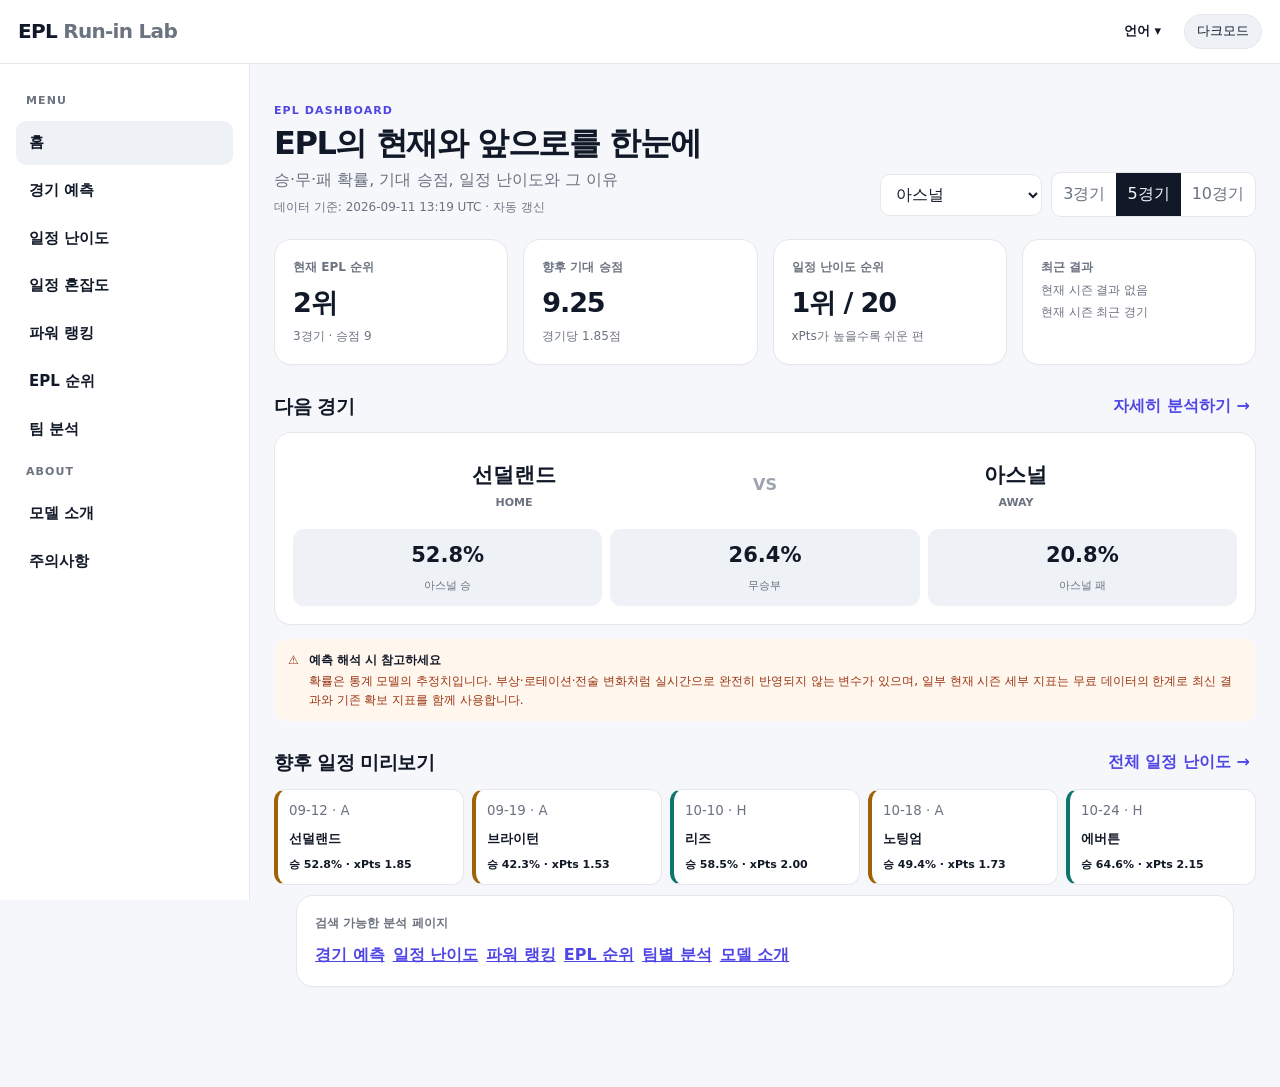
==== commit d292c074: "ui: align main dashboard chrome to congestion header and sidebar" ====
--- a/docs/index.html
+++ b/docs/index.html
@@ -58,6 +58,8 @@
 @media(max-width:900px){.grid-4,.grid-3,.grid-2{grid-template-columns:1fr 1fr}.fixture-strip{grid-template-columns:1fr 1fr}.hero{align-items:flex-start;flex-direction:column}.power-row,.power-head{grid-template-columns:38px 1fr 70px 95px}}
 @media(max-width:620px){.main{padding:20px 12px 50px}.brand{font-size:18px}.grid-4,.grid-3,.grid-2{grid-template-columns:1fr}.match{grid-template-columns:1fr}.vs{display:none}.probs{gap:6px}.fixture-strip{grid-template-columns:1fr}.power-row,.power-head{grid-template-columns:34px 1fr 62px 82px;font-size:12px}.top-actions{gap:1px}.hero h1{font-size:28px}}
 </style>
+<link rel="stylesheet" href="./assets/site-shell.css">
+<script defer src="./assets/site-shell.js"></script>
 </head>
 <body>
 <header class="topbar">
--- a/docs/assets/site-shell.css
+++ b/docs/assets/site-shell.css
@@ -0,0 +1,83 @@
+/* Unified EPL Run-in Lab navigation shell, v13.3.1.
+   Shared by Korean/English dashboards, generated pages and the fixture calendar.
+   Page-specific content layouts remain untouched. */
+:root{--site-header-height:64px;--site-sidebar-width:250px}
+.topbar{height:var(--site-header-height)!important;padding:0 18px!important;gap:12px!important;
+  position:sticky!important;top:0!important;z-index:40!important;
+  display:flex!important;align-items:center!important;
+  background:var(--topbar,rgba(255,255,255,.92))!important;
+  border-bottom:1px solid var(--line,#e5e7eb)!important;
+  backdrop-filter:blur(14px)}
+.topbar .brand{font-size:20px!important;letter-spacing:-.035em!important;
+  font-weight:900!important;text-decoration:none!important;color:var(--text,#111827)!important;white-space:nowrap}
+.topbar .brand span{color:var(--muted,#6b7280)!important}
+.topbar .top-actions{margin-left:auto!important;display:flex!important;align-items:center!important;gap:12px!important}
+.topbar .menu-btn{border:0!important;background:transparent!important;color:var(--text,#111827)!important;
+  font-size:23px!important;width:38px!important;height:38px!important;border-radius:10px!important;cursor:pointer}
+.topbar .menu-btn:hover{background:var(--soft,#eef2f7)!important}
+.sidebar{position:fixed!important;left:0!important;top:var(--site-header-height)!important;
+  bottom:0!important;width:var(--site-sidebar-width)!important;background:var(--sidebar,#fff)!important;
+  border-right:1px solid var(--line,#e5e7eb)!important;
+  z-index:35!important;padding:16px!important;overflow-y:auto!important;transition:transform .2s!important}
+.sidebar .nav-label{color:var(--muted,#6b7280)!important;font-size:11px!important;font-weight:800!important;
+  letter-spacing:.1em!important;text-transform:uppercase!important;margin:12px 10px!important}
+.sidebar .nav-btn{display:block!important;text-align:left!important;width:100%!important;
+  margin:0 0 4px!important;border:0!important;padding:11px 13px!important;
+  background:transparent!important;color:var(--text,#111827)!important;
+  text-decoration:none!important;border-radius:10px!important;font-size:15px!important;
+  font-weight:650!important;line-height:1.45!important;cursor:pointer}
+.sidebar .nav-btn:hover{background:var(--soft,#eef2f7)!important}
+.sidebar .nav-btn.active,.sidebar .nav-btn[aria-current="page"]{
+  background:var(--soft,#eef2f7)!important;color:var(--text,#111827)!important}
+.sidebar .nav-btn:focus-visible,.site-language-trigger:focus-visible,.site-theme:focus-visible,
+.site-language-options a:focus-visible{outline:2px solid #527bb3;outline-offset:2px}
+.site-language-picker{position:relative;z-index:65}
+.site-language-trigger{border:0;background:transparent;color:var(--text,#111827);font:inherit;
+  font-size:13px;font-weight:700;line-height:1.4;padding:9px 11px;
+  border-radius:9px;cursor:pointer;white-space:nowrap}
+.site-language-trigger:hover,.site-language-trigger[aria-expanded="true"]{background:var(--soft,#eef2f7)}
+.site-language-options{position:absolute;right:0;top:calc(100% + 7px);width:190px;
+  border:1px solid var(--line,#e5e7eb);border-radius:11px;padding:6px;
+  box-shadow:0 14px 35px rgba(0,0,0,.15);background:var(--panel,#fff);z-index:70}
+.site-language-options[hidden]{display:none!important}
+.site-language-options a{display:grid;grid-template-columns:1fr auto;gap:0 8px;
+  text-decoration:none;color:var(--text,#111827);padding:9px 11px;border-radius:8px;
+  font-size:13px;font-weight:750;line-height:1.5}
+.site-language-options a small{grid-column:1;font-size:11px;color:var(--muted,#6b7280);font-weight:500}
+.site-language-options a .site-language-check{display:none;grid-column:2;grid-row:1/3;color:#527bb3;align-self:center}
+.site-language-options a[aria-current="page"]{background:var(--soft,#eef2f7)}
+.site-language-options a[aria-current="page"] .site-language-check{display:block}
+.site-language-options a:hover{background:var(--soft,#eef2f7)}
+.site-theme{white-space:nowrap;border:1px solid var(--line,#e5e7eb)!important;
+  border-radius:99px!important;padding:6px 12px!important;background:var(--soft,#eef2f7)!important;
+  color:var(--text,#111827)!important;cursor:pointer!important;font:inherit!important;font-size:13px!important;
+  width:auto!important;height:auto!important;display:inline-flex!important;align-items:center!important;justify-content:center!important}
+.site-theme:hover{filter:brightness(.97)}
+main.main{box-sizing:border-box}
+@media(min-width:1100px){
+  .topbar .menu-btn{display:none!important}
+  .sidebar,.sidebar.open{transform:translateX(0)!important}
+  main.main{margin-left:var(--site-sidebar-width)!important;width:calc(100% - var(--site-sidebar-width))!important;
+    max-width:none!important;padding:38px 24px 70px!important;min-height:calc(100vh - 64px)!important}
+  main.main .container{max-width:1050px!important;margin:0 auto!important}
+  body>main:not(.main){margin-left:var(--site-sidebar-width)!important;margin-right:0!important;
+    width:calc(100% - var(--site-sidebar-width))!important;max-width:none!important;
+    padding:38px 32px 70px!important}
+  body>main:not(.main)>*{max-width:1050px;margin-left:auto;margin-right:auto}
+}
+@media(max-width:1099px){
+  .sidebar:not(.open){transform:translateX(-100%)!important}
+  .sidebar.open{transform:translateX(0)!important}
+  main.main{margin-left:0!important;width:100%!important}
+  body>main:not(.main){width:100%!important;max-width:none!important;margin:0!important}
+}
+@media(max-width:760px){
+  .topbar{padding:0 10px!important;gap:6px!important}
+  .topbar .brand{font-size:17px!important}
+  .topbar .top-actions{gap:4px!important}
+  .site-language-trigger{font-size:12px;padding:8px 7px}
+  .site-theme{font-size:12px!important;padding:6px 8px!important}
+  main.main{padding:22px 14px 40px!important}
+  main.main .container{padding:0!important}
+  body>main:not(.main){padding:22px 14px 40px!important}
+}
